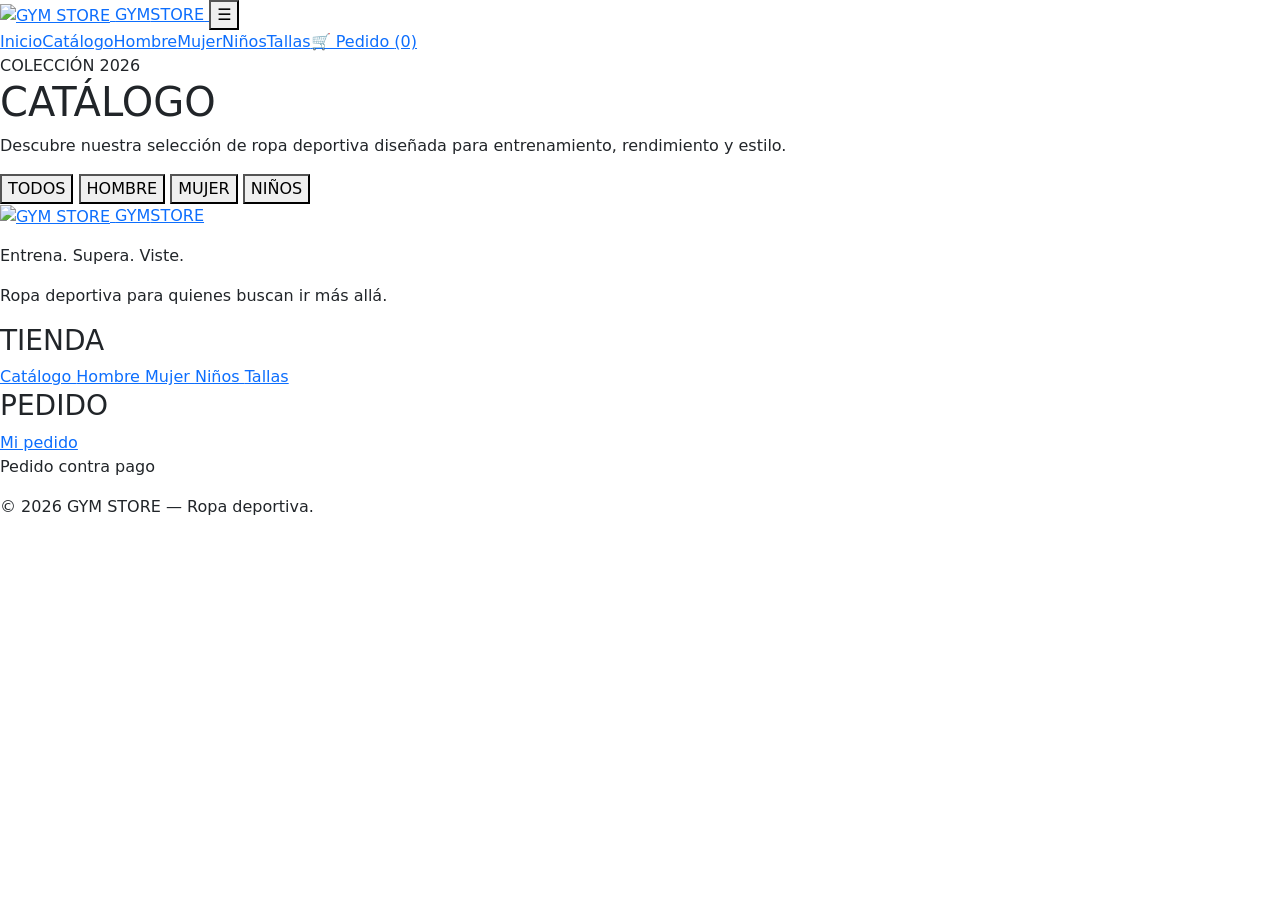
==== catalogo.html @ c7600de4 "Add files via upload" ====
<!DOCTYPE html>
<html lang="es">

<head>

    <meta charset="UTF-8">

    <meta
        name="viewport"
        content="width=device-width, initial-scale=1.0"
    >

    <meta
        name="description"
        content="Catálogo de ropa deportiva GYM STORE."
    >

    <title>Catálogo | GYM STORE</title>


    <!-- =====================================================
         ESTILOS PRINCIPALES
         ===================================================== -->

    <link
        rel="stylesheet"
        href="assets/css/style.css"
    >

    <link
        rel="stylesheet"
        href="assets/css/responsive.css"
    >

    <link
        rel="stylesheet"
        href="assets/css/catalogo.css"
    >


    <!-- =====================================================
         BOOTSTRAP 5
         ===================================================== -->

    <link
        href="https://cdn.jsdelivr.net/npm/bootstrap@5.3.3/dist/css/bootstrap.min.css"
        rel="stylesheet"
    >

</head>


<body>


    <!-- =====================================================
         HEADER
         ===================================================== -->

    <header class="header">

        <div class="header-container">


            <!-- LOGO -->

            <a
                href="index.html"
                class="logo"
            >

                <img
                    src="assets/img/logo.png"
                    alt="GYM STORE"
                >

                <span class="logo-text">
                    GYM<span>STORE</span>
                </span>

            </a>


            <!-- MENÚ MÓVIL -->

            <button
                class="menu-toggle"
                id="menuToggle"
                aria-label="Abrir menú"
            >
                ☰
            </button>


            <!-- NAVEGACIÓN -->

            <nav
                class="nav"
                id="mainNav"
            >

                <a href="index.html">
                    Inicio
                </a>

                <a href="catalogo.html">
                    Catálogo
                </a>

                <a href="hombre.html">
                    Hombre
                </a>

                <a href="mujer.html">
                    Mujer
                </a>

                <a href="ninos.html">
                    Niños
                </a>

                <a href="tallas.html">
                    Tallas
                </a>

                <a
                    href="pedido.html"
                    class="nav-pedido"
                >
                    🛒 Pedido
                    <span id="cartCount">(0)</span>
                </a>

            </nav>

        </div>

    </header>



    <!-- =====================================================
         CATÁLOGO
         ===================================================== -->

    <main class="catalogo-page">


        <!-- ENCABEZADO -->

        <section class="catalogo-header">

            <span class="section-tag">
                COLECCIÓN 2026
            </span>

            <h1>
                CATÁLOGO
            </h1>

            <p>
                Descubre nuestra selección de ropa deportiva
                diseñada para entrenamiento, rendimiento y estilo.
            </p>

        </section>



        <!-- =================================================
             FILTROS
             ================================================= -->

        <div class="catalogo-filtros">

            <button
                type="button"
                class="filtro-btn active"
                data-categoria="todos"
            >
                TODOS
            </button>

            <button
                type="button"
                class="filtro-btn"
                data-categoria="hombre"
            >
                HOMBRE
            </button>

            <button
                type="button"
                class="filtro-btn"
                data-categoria="mujer"
            >
                MUJER
            </button>

            <button
                type="button"
                class="filtro-btn"
                data-categoria="ninos"
            >
                NIÑOS
            </button>

        </div>



        <!-- =================================================
             PRODUCTOS
             ================================================= -->

        <section
            class="productos-grid"
            id="productosGrid"
        >

        </section>

    </main>



    <!-- =====================================================
         FOOTER
         ===================================================== -->

    <footer class="footer">

        <div class="footer-container">


            <!-- INFORMACIÓN -->

            <div>

                <a
                    href="index.html"
                    class="logo"
                >

                    <img
                        src="assets/img/logo.png"
                        alt="GYM STORE"
                    >

                    <span class="logo-text">
                        GYM<span>STORE</span>
                    </span>

                </a>

                <p style="margin-top: 15px;">
                    Entrena. Supera. Viste.
                </p>

                <p>
                    Ropa deportiva para quienes
                    buscan ir más allá.
                </p>

            </div>



            <!-- TIENDA -->

            <div>

                <h3>
                    TIENDA
                </h3>

                <a href="catalogo.html">
                    Catálogo
                </a>

                <a href="hombre.html">
                    Hombre
                </a>

                <a href="mujer.html">
                    Mujer
                </a>

                <a href="ninos.html">
                    Niños
                </a>

                <a href="tallas.html">
                    Tallas
                </a>

            </div>



            <!-- PEDIDO -->

            <div>

                <h3>
                    PEDIDO
                </h3>

                <a href="pedido.html">
                    Mi pedido
                </a>

                <p>
                    Pedido contra pago
                </p>

            </div>

        </div>



        <!-- COPYRIGHT -->

        <div class="footer-bottom">

            © 2026 GYM STORE —
            Ropa deportiva.

        </div>

    </footer>



    <!-- =====================================================
         JAVASCRIPT
         ===================================================== -->

    <script src="assets/js/productos.js"></script>

    <script src="assets/js/app.js"></script>

    <script src="assets/js/catalogo.js"></script>


</body>

</html>
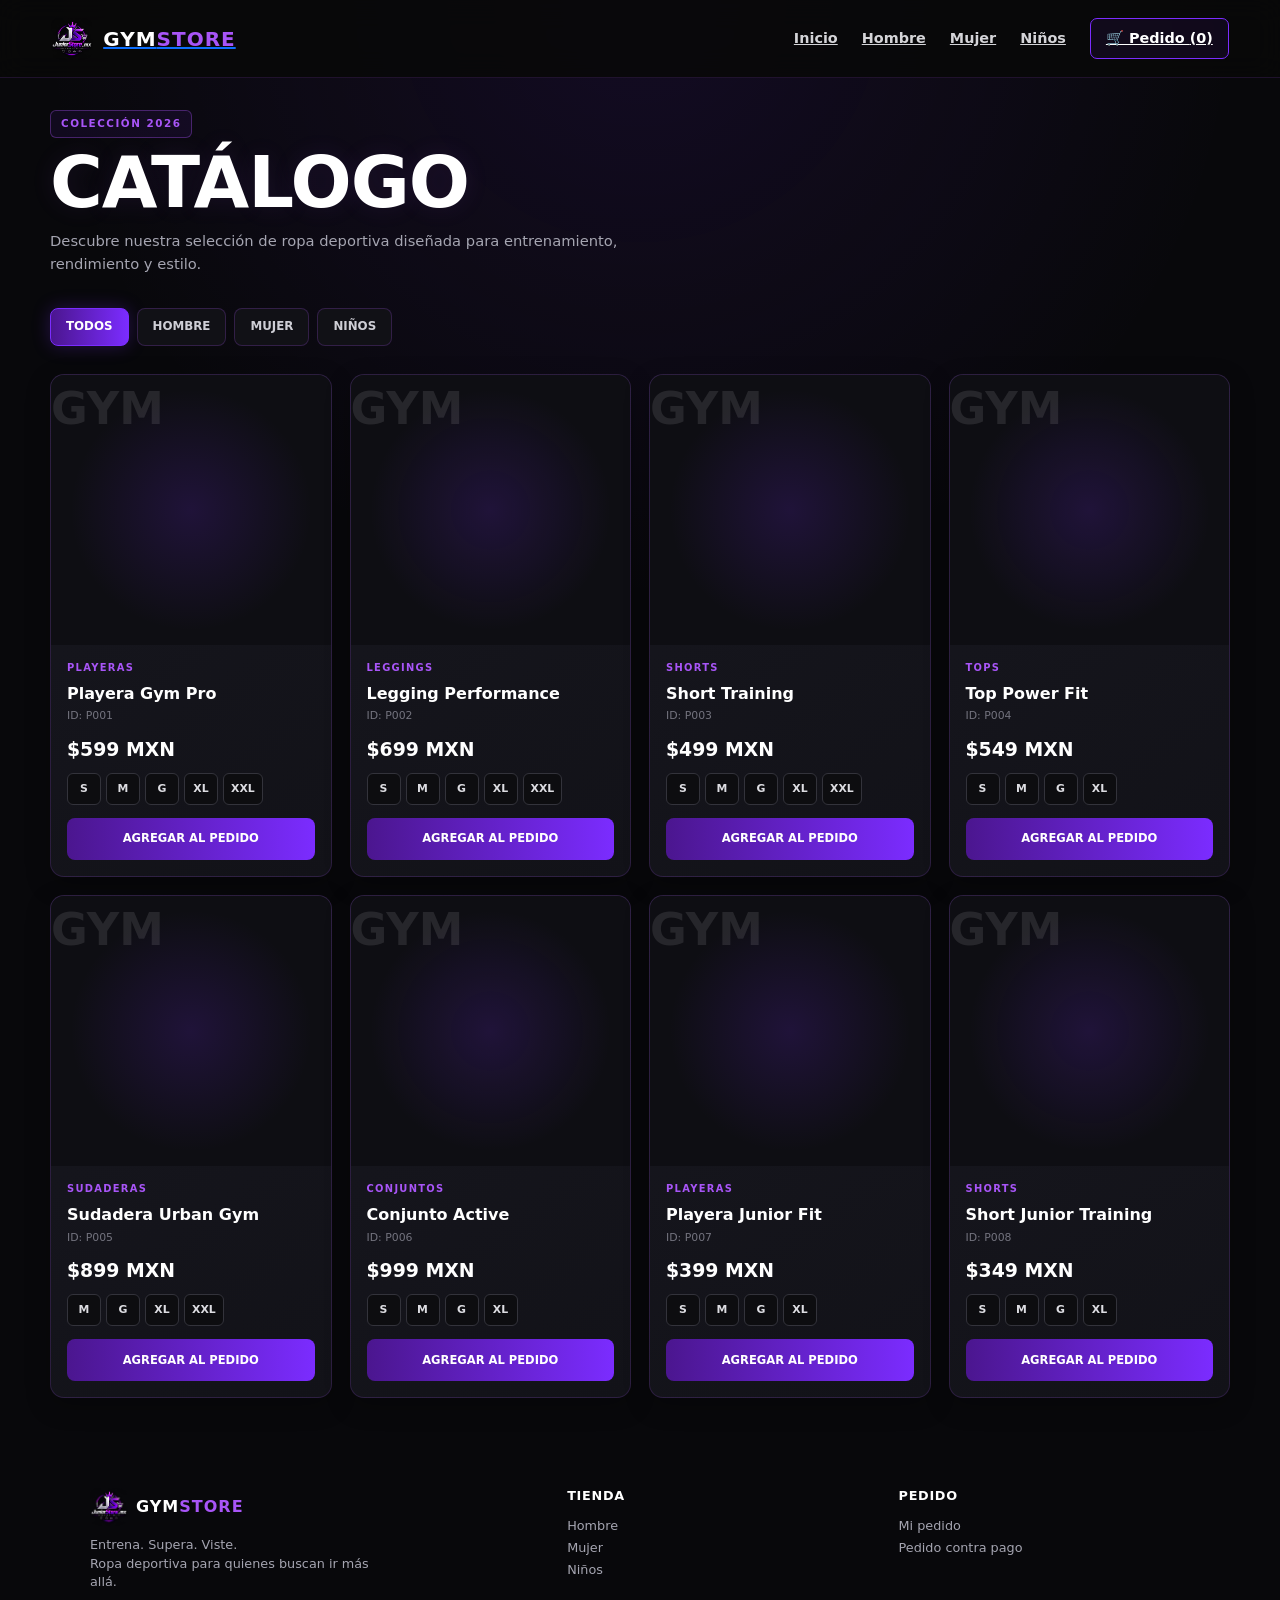
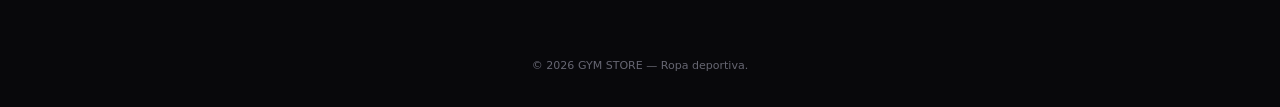
==== commit 20544ccc: "Add files via upload" ====
--- a/catalogo.html
+++ b/catalogo.html
@@ -15,31 +15,52 @@
         content="Catálogo de ropa deportiva GYM STORE."
     >
 
+    <meta
+        name="theme-color"
+        content="#08080b"
+    >
+
     <title>Catálogo | GYM STORE</title>
 
 
     <!-- =====================================================
-         ESTILOS PRINCIPALES
-         ===================================================== -->
-
-    <link
-        rel="stylesheet"
-        href="assets/css/style.css"
-    >
-
-    <link
-        rel="stylesheet"
-        href="assets/css/responsive.css"
-    >
-
-    <link
-        rel="stylesheet"
-        href="assets/css/catalogo.css"
-    >
-
-
-    <!-- =====================================================
-         BOOTSTRAP 5
+         CSS PRINCIPAL
+         ===================================================== -->
+
+    <!-- =====================================================
+     BOOTSTRAP 5
+     CARGAR PRIMERO
+     ===================================================== -->
+
+<link
+    href="https://cdn.jsdelivr.net/npm/bootstrap@5.3.3/dist/css/bootstrap.min.css"
+    rel="stylesheet"
+>
+
+
+<!-- =====================================================
+     CSS GYM STORE
+     CARGAR DESPUÉS DE BOOTSTRAP
+     ===================================================== -->
+
+<link
+    rel="stylesheet"
+    href="assets/css/style.css"
+>
+
+<link
+    rel="stylesheet"
+    href="assets/css/responsive.css"
+>
+
+<link
+    rel="stylesheet"
+    href="assets/css/catalogo.css"
+>
+
+
+    <!-- =====================================================
+         BOOTSTRAP
          ===================================================== -->
 
     <link
@@ -50,7 +71,7 @@
 </head>
 
 
-<body>
+<body class="gym-store">
 
 
     <!-- =====================================================
@@ -67,6 +88,7 @@
             <a
                 href="index.html"
                 class="logo"
+                aria-label="GYM STORE - Inicio"
             >
 
                 <img
@@ -81,32 +103,36 @@
             </a>
 
 
-            <!-- MENÚ MÓVIL -->
-
-            <button
+            <!-- =================================================
+                 BOTÓN MENÚ MÓVIL
+                 ================================================= -->
+
+            <button
+                type="button"
                 class="menu-toggle"
                 id="menuToggle"
                 aria-label="Abrir menú"
+                aria-controls="mainNav"
+                aria-expanded="false"
             >
                 ☰
             </button>
 
 
-            <!-- NAVEGACIÓN -->
+            <!-- =================================================
+                 NAVEGACIÓN
+                 ================================================= -->
 
             <nav
                 class="nav"
                 id="mainNav"
+                aria-label="Navegación principal"
             >
 
                 <a href="index.html">
                     Inicio
                 </a>
 
-                <a href="catalogo.html">
-                    Catálogo
-                </a>
-
                 <a href="hombre.html">
                     Hombre
                 </a>
@@ -119,10 +145,7 @@
                     Niños
                 </a>
 
-                <a href="tallas.html">
-                    Tallas
-                </a>
-
+               
                 <a
                     href="pedido.html"
                     class="nav-pedido"
@@ -140,13 +163,15 @@
 
 
     <!-- =====================================================
-         CATÁLOGO
+         CONTENIDO PRINCIPAL
          ===================================================== -->
 
     <main class="catalogo-page">
 
 
-        <!-- ENCABEZADO -->
+        <!-- =================================================
+             ENCABEZADO
+             ================================================= -->
 
         <section class="catalogo-header">
 
@@ -171,7 +196,10 @@
              FILTROS
              ================================================= -->
 
-        <div class="catalogo-filtros">
+        <div
+            class="catalogo-filtros"
+            aria-label="Filtrar productos"
+        >
 
             <button
                 type="button"
@@ -216,8 +244,14 @@
         <section
             class="productos-grid"
             id="productosGrid"
+            aria-label="Productos disponibles"
         >
 
+            <!--
+                Los productos se generan
+                dinámicamente con catalogo.js
+            -->
+
         </section>
 
     </main>
@@ -230,16 +264,20 @@
 
     <footer class="footer">
 
+
         <div class="footer-container">
 
 
-            <!-- INFORMACIÓN -->
-
-            <div>
+            <!-- =================================================
+                 INFORMACIÓN DE LA MARCA
+                 ================================================= -->
+
+            <div class="footer-brand">
 
                 <a
                     href="index.html"
                     class="logo"
+                    aria-label="GYM STORE - Inicio"
                 >
 
                     <img
@@ -253,7 +291,7 @@
 
                 </a>
 
-                <p style="margin-top: 15px;">
+                <p>
                     Entrena. Supera. Viste.
                 </p>
 
@@ -266,17 +304,17 @@
 
 
 
-            <!-- TIENDA -->
-
-            <div>
+            <!-- =================================================
+                 TIENDA
+                 ================================================= -->
+
+            <div class="footer-column">
 
                 <h3>
                     TIENDA
                 </h3>
 
-                <a href="catalogo.html">
-                    Catálogo
-                </a>
+               
 
                 <a href="hombre.html">
                     Hombre
@@ -290,17 +328,16 @@
                     Niños
                 </a>
 
-                <a href="tallas.html">
-                    Tallas
-                </a>
-
+              
             </div>
 
 
 
-            <!-- PEDIDO -->
-
-            <div>
+            <!-- =================================================
+                 PEDIDO
+                 ================================================= -->
+
+            <div class="footer-column">
 
                 <h3>
                     PEDIDO
@@ -320,12 +357,15 @@
 
 
 
-        <!-- COPYRIGHT -->
+        <!-- =================================================
+             COPYRIGHT
+             ================================================= -->
 
         <div class="footer-bottom">
 
-            © 2026 GYM STORE —
-            Ropa deportiva.
+            <span>
+                © 2026 GYM STORE — Ropa deportiva.
+            </span>
 
         </div>
 
@@ -344,6 +384,13 @@
     <script src="assets/js/catalogo.js"></script>
 
 
+    <!-- BOOTSTRAP JS -->
+
+    <script
+        src="https://cdn.jsdelivr.net/npm/bootstrap@5.3.3/dist/js/bootstrap.bundle.min.js"
+    ></script>
+
+
 </body>
 
 </html>
--- a/assets/css/style.css
+++ b/assets/css/style.css
@@ -0,0 +1,1730 @@
+/* =========================================================
+   TIENDA GYM
+   ESTILOS PRINCIPALES
+   ========================================================= */
+
+:root {
+    --bg-primary: #080808;
+    --bg-secondary: #0f0f12;
+    --bg-card: #17171c;
+
+    --purple: #7b2cff;
+    --purple-dark: #4b168f;
+    --purple-neon: #a855f7;
+
+    --white: #ffffff;
+    --gray: #9ca3af;
+    --gray-dark: #666670;
+
+    --border: rgba(168, 85, 247, 0.22);
+
+    --shadow-purple: 0 0 25px rgba(123, 44, 255, 0.25);
+
+    --transition: 0.3s ease;
+}
+
+/* =========================================================
+   RESET
+   ========================================================= */
+
+* {
+    margin: 0;
+    padding: 0;
+    box-sizing: border-box;
+}
+
+html {
+    scroll-behavior: smooth;
+}
+
+body {
+    font-family: Arial, Helvetica, sans-serif;
+    background: var(--bg-primary);
+    color: var(--white);
+    line-height: 1.6;
+    overflow-x: hidden;
+}
+
+a {
+    color: inherit;
+    text-decoration: none;
+}
+
+button,
+a {
+    -webkit-tap-highlight-color: transparent;
+}
+
+/* =========================================================
+   SCROLLBAR
+   ========================================================= */
+
+::-webkit-scrollbar {
+    width: 8px;
+}
+
+::-webkit-scrollbar-track {
+    background: #050505;
+}
+
+::-webkit-scrollbar-thumb {
+    background: var(--purple-dark);
+    border-radius: 10px;
+}
+
+::-webkit-scrollbar-thumb:hover {
+    background: var(--purple);
+}
+
+/* =========================================================
+   HEADER
+   ========================================================= */
+
+.header {
+    position: fixed;
+    top: 0;
+    left: 0;
+    width: 100%;
+    height: 78px;
+
+    display: flex;
+    align-items: center;
+
+    background: rgba(8, 8, 8, 0.88);
+    backdrop-filter: blur(14px);
+
+    border-bottom: 1px solid rgba(168, 85, 247, 0.15);
+
+    z-index: 1000;
+}
+
+.header-container {
+    width: min(1200px, 92%);
+    margin: auto;
+
+    display: flex;
+    align-items: center;
+    justify-content: space-between;
+    gap: 30px;
+}
+
+/* =========================================================
+   LOGO
+   ========================================================= */
+
+.logo {
+    display: flex;
+    align-items: center;
+    gap: 10px;
+
+    font-size: 1.25rem;
+    font-weight: 900;
+    letter-spacing: 1px;
+    text-transform: uppercase;
+}
+
+.logo img {
+    width: 42px;
+    height: 42px;
+
+    object-fit: contain;
+
+    border-radius: 8px;
+}
+
+.logo-text {
+    color: var(--white);
+}
+
+.logo-text span {
+    color: var(--purple-neon);
+}
+
+/* =========================================================
+   NAVEGACIÓN
+   ========================================================= */
+
+.nav {
+    display: flex;
+    align-items: center;
+    gap: 24px;
+}
+
+.nav a {
+    position: relative;
+
+    color: #d4d4d8;
+
+    font-size: 0.9rem;
+    font-weight: 700;
+
+    transition: var(--transition);
+}
+
+.nav a::after {
+    content: "";
+
+    position: absolute;
+    left: 0;
+    bottom: -8px;
+
+    width: 0;
+    height: 2px;
+
+    background: var(--purple-neon);
+
+    box-shadow: 0 0 10px var(--purple);
+
+    transition: var(--transition);
+}
+
+.nav a:hover {
+    color: var(--white);
+}
+
+.nav a:hover::after {
+    width: 100%;
+}
+
+/* =========================================================
+   BOTÓN PEDIDO
+   ========================================================= */
+
+.nav-pedido {
+    padding: 9px 15px;
+
+    border: 1px solid var(--purple);
+    border-radius: 7px;
+
+    color: var(--white) !important;
+
+    background: rgba(123, 44, 255, 0.08);
+
+    transition: var(--transition);
+}
+
+.nav-pedido:hover {
+    background: var(--purple);
+    box-shadow: var(--shadow-purple);
+}
+
+.nav-pedido::after {
+    display: none;
+}
+
+/* =========================================================
+   BOTÓN MENÚ MÓVIL
+   ========================================================= */
+
+.menu-toggle {
+    display: none;
+
+    width: 42px;
+    height: 42px;
+
+    border: 1px solid var(--border);
+    border-radius: 8px;
+
+    background: var(--bg-card);
+    color: var(--white);
+
+    cursor: pointer;
+
+    font-size: 1.3rem;
+}
+
+/* =========================================================
+   HERO
+   ========================================================= */
+
+.hero {
+    min-height: 100vh;
+
+    display: flex;
+    align-items: center;
+
+    position: relative;
+
+    padding: 120px 0 80px;
+
+    background:
+        radial-gradient(
+            circle at 80% 40%,
+            rgba(123, 44, 255, 0.20),
+            transparent 35%
+        ),
+        radial-gradient(
+            circle at 15% 80%,
+            rgba(168, 85, 247, 0.08),
+            transparent 30%
+        ),
+        var(--bg-primary);
+
+    overflow: hidden;
+}
+
+/* Líneas decorativas */
+
+.hero::before {
+    content: "";
+
+    position: absolute;
+    top: 0;
+    right: -150px;
+
+    width: 500px;
+    height: 500px;
+
+    border: 1px solid rgba(168, 85, 247, 0.10);
+
+    transform: rotate(35deg);
+}
+
+.hero-container {
+    width: min(1200px, 92%);
+    margin: auto;
+
+    display: grid;
+    grid-template-columns: 1.1fr 0.9fr;
+
+    align-items: center;
+
+    gap: 50px;
+
+    position: relative;
+    z-index: 2;
+}
+
+/* =========================================================
+   TEXTO HERO
+   ========================================================= */
+
+.hero-content {
+    animation: fadeUp 0.8s ease forwards;
+}
+
+.hero-label {
+    display: inline-block;
+
+    margin-bottom: 18px;
+
+    padding: 7px 14px;
+
+    border: 1px solid rgba(168, 85, 247, 0.35);
+    border-radius: 30px;
+
+    background: rgba(123, 44, 255, 0.08);
+
+    color: var(--purple-neon);
+
+    font-size: 0.78rem;
+    font-weight: 800;
+
+    letter-spacing: 2px;
+    text-transform: uppercase;
+}
+
+.hero h1 {
+    max-width: 750px;
+
+    font-size: clamp(3rem, 7vw, 6.5rem);
+
+    line-height: 0.92;
+
+    font-weight: 950;
+
+    letter-spacing: -3px;
+
+    text-transform: uppercase;
+}
+
+.hero h1 span {
+    display: block;
+
+    color: transparent;
+
+    background: linear-gradient(
+        90deg,
+        #ffffff,
+        var(--purple-neon),
+        var(--purple)
+    );
+
+    background-clip: text;
+    -webkit-background-clip: text;
+}
+
+.hero-description {
+    max-width: 580px;
+
+    margin: 28px 0;
+
+    color: var(--gray);
+
+    font-size: 1.05rem;
+}
+
+/* =========================================================
+   BOTONES
+   ========================================================= */
+
+.hero-buttons {
+    display: flex;
+    align-items: center;
+    gap: 15px;
+
+    flex-wrap: wrap;
+}
+
+.btn {
+    display: inline-flex;
+    align-items: center;
+    justify-content: center;
+
+    min-height: 48px;
+
+    padding: 0 24px;
+
+    border-radius: 8px;
+
+    font-size: 0.9rem;
+    font-weight: 800;
+
+    letter-spacing: 0.5px;
+
+    cursor: pointer;
+
+    transition: var(--transition);
+}
+
+.btn-primary {
+    border: none;
+
+    background: linear-gradient(
+        90deg,
+        var(--purple-dark),
+        var(--purple)
+    );
+
+    color: var(--white);
+
+    box-shadow: 0 0 0 rgba(123, 44, 255, 0);
+}
+
+.btn-primary:hover {
+    transform: translateY(-3px);
+
+    box-shadow:
+        0 0 15px rgba(123, 44, 255, 0.45),
+        0 0 35px rgba(123, 44, 255, 0.18);
+}
+
+.btn-outline {
+    border: 1px solid rgba(168, 85, 247, 0.45);
+
+    background: transparent;
+
+    color: var(--white);
+}
+
+.btn-outline:hover {
+    border-color: var(--purple-neon);
+
+    background: rgba(123, 44, 255, 0.08);
+
+    box-shadow: var(--shadow-purple);
+}
+
+/* =========================================================
+   HERO VISUAL
+   ========================================================= */
+
+.hero-visual {
+    min-height: 500px;
+
+    position: relative;
+
+    display: flex;
+    align-items: center;
+    justify-content: center;
+}
+
+.hero-card {
+    width: min(420px, 90%);
+
+    aspect-ratio: 0.82;
+
+    position: relative;
+
+    border: 1px solid rgba(168, 85, 247, 0.35);
+    border-radius: 20px;
+
+    background:
+        linear-gradient(
+            145deg,
+            rgba(123, 44, 255, 0.16),
+            rgba(15, 15, 18, 0.95)
+        );
+
+    box-shadow:
+        0 0 50px rgba(123, 44, 255, 0.12),
+        inset 0 0 50px rgba(123, 44, 255, 0.04);
+
+    overflow: hidden;
+}
+
+.hero-card::before {
+    content: "GYM";
+
+    position: absolute;
+
+    top: 50%;
+    left: 50%;
+
+    transform: translate(-50%, -50%);
+
+    font-size: 8rem;
+    font-weight: 950;
+
+    color: rgba(255, 255, 255, 0.025);
+
+    letter-spacing: -8px;
+}
+
+.hero-card-content {
+    position: absolute;
+
+    left: 30px;
+    right: 30px;
+    bottom: 30px;
+
+    z-index: 2;
+}
+
+.hero-card-content span {
+    color: var(--purple-neon);
+
+    font-size: 0.75rem;
+    font-weight: 800;
+
+    letter-spacing: 2px;
+}
+
+.hero-card-content h2 {
+    margin-top: 5px;
+
+    font-size: 2rem;
+
+    text-transform: uppercase;
+}
+
+/* =========================================================
+   SECCIONES
+   ========================================================= */
+
+.section {
+    padding: 100px 0;
+}
+
+.section-container {
+    width: min(1200px, 92%);
+    margin: auto;
+}
+
+.section-header {
+    margin-bottom: 45px;
+}
+
+.section-tag {
+    color: var(--purple-neon);
+
+    font-size: 0.75rem;
+    font-weight: 800;
+
+    letter-spacing: 2px;
+    text-transform: uppercase;
+}
+
+.section-title {
+    margin-top: 8px;
+
+    font-size: clamp(2rem, 5vw, 3.5rem);
+
+    line-height: 1;
+
+    text-transform: uppercase;
+}
+
+.section-description {
+    max-width: 600px;
+
+    margin-top: 15px;
+
+    color: var(--gray);
+}
+
+/* =========================================================
+   CARDS DE CATEGORÍAS
+   ========================================================= */
+
+.categories {
+    display: grid;
+
+    grid-template-columns: repeat(3, 1fr);
+
+    gap: 20px;
+}
+
+.category-card {
+    min-height: 250px;
+
+    display: flex;
+    flex-direction: column;
+    justify-content: flex-end;
+
+    padding: 28px;
+
+    position: relative;
+
+    border: 1px solid rgba(168, 85, 247, 0.16);
+    border-radius: 14px;
+
+    background:
+        linear-gradient(
+            145deg,
+            #151519,
+            #0b0b0d
+        );
+
+    overflow: hidden;
+
+    transition: var(--transition);
+}
+
+.category-card::before {
+    content: "";
+
+    position: absolute;
+
+    top: -80px;
+    right: -80px;
+
+    width: 200px;
+    height: 200px;
+
+    border-radius: 50%;
+
+    background: rgba(123, 44, 255, 0.12);
+
+    filter: blur(30px);
+}
+
+.category-card:hover {
+    transform: translateY(-7px);
+
+    border-color: rgba(168, 85, 247, 0.55);
+
+    box-shadow: var(--shadow-purple);
+}
+
+.category-number {
+    position: absolute;
+
+    top: 20px;
+    right: 22px;
+
+    color: rgba(255, 255, 255, 0.12);
+
+    font-size: 2rem;
+    font-weight: 900;
+}
+
+.category-card h3 {
+    position: relative;
+
+    font-size: 1.5rem;
+
+    text-transform: uppercase;
+}
+
+.category-card p {
+    position: relative;
+
+    margin-top: 6px;
+
+    color: var(--gray);
+
+    font-size: 0.9rem;
+}
+
+/* =========================================================
+   FOOTER
+   ========================================================= */
+
+.footer {
+    padding: 50px 0 25px;
+
+    border-top: 1px solid rgba(168, 85, 247, 0.12);
+
+    background: #050505;
+}
+
+.footer-container {
+    width: min(1200px, 92%);
+    margin: auto;
+
+    display: grid;
+    grid-template-columns: 1.5fr 1fr 1fr;
+
+    gap: 40px;
+}
+
+.footer h3 {
+    margin-bottom: 15px;
+
+    font-size: 1rem;
+}
+
+.footer p,
+.footer a {
+    color: var(--gray);
+
+    font-size: 0.9rem;
+}
+
+.footer a {
+    display: block;
+
+    margin-bottom: 7px;
+
+    transition: var(--transition);
+}
+
+.footer a:hover {
+    color: var(--purple-neon);
+}
+
+.footer-bottom {
+    width: min(1200px, 92%);
+
+    margin: 40px auto 0;
+
+    padding-top: 20px;
+
+    border-top: 1px solid rgba(255, 255, 255, 0.06);
+
+    text-align: center;
+
+    color: var(--gray-dark);
+
+    font-size: 0.8rem;
+}
+
+/* =========================================================
+   ANIMACIONES
+   ========================================================= */
+
+@keyframes fadeUp {
+    from {
+        opacity: 0;
+        transform: translateY(25px);
+    }
+
+    to {
+        opacity: 1;
+        transform: translateY(0);
+    }
+}
+/* =========================================================
+   GYM STORE
+   MENÚ MÓVIL - CORRECCIÓN DEFINITIVA
+   COMPATIBLE CON BOOTSTRAP
+   ========================================================= */
+
+@media (max-width: 768px) {
+
+    /* ==========================================
+       HEADER
+       ========================================== */
+
+    .header {
+        position: fixed !important;
+
+        top: 0 !important;
+        left: 0 !important;
+
+        width: 100% !important;
+
+        height: 70px !important;
+
+        z-index: 10000 !important;
+
+        background:
+            rgba(8, 8, 11, 0.97) !important;
+
+        border-bottom:
+            1px solid
+            rgba(168, 85, 247, 0.18) !important;
+
+        backdrop-filter:
+            blur(14px) !important;
+    }
+
+
+    .header-container {
+
+        width: 100% !important;
+
+        height: 70px !important;
+
+        padding:
+            0 18px !important;
+
+        display: flex !important;
+
+        align-items: center !important;
+
+        justify-content: space-between !important;
+    }
+
+
+    /* ==========================================
+       LOGO
+       ========================================== */
+
+    .header .logo {
+
+        display: flex !important;
+
+        align-items: center !important;
+
+        gap: 7px !important;
+
+        margin: 0 !important;
+
+        padding: 0 !important;
+
+        text-decoration: none !important;
+    }
+
+
+    .header .logo img {
+
+        width: 35px !important;
+
+        height: 35px !important;
+
+        object-fit: contain !important;
+    }
+
+
+    .header .logo-text {
+
+        color:
+            #ffffff !important;
+
+        font-size:
+            0.95rem !important;
+
+        font-weight:
+            900 !important;
+
+        white-space:
+            nowrap !important;
+    }
+
+
+    .header .logo-text span {
+
+        color:
+            #a855f7 !important;
+    }
+
+
+    /* ==========================================
+       BOTÓN HAMBURGUESA
+       ========================================== */
+
+    .menu-toggle {
+
+        width:
+            42px !important;
+
+        height:
+            42px !important;
+
+        padding:
+            0 !important;
+
+        display:
+            flex !important;
+
+        align-items:
+            center !important;
+
+        justify-content:
+            center !important;
+
+        border:
+            1px solid
+            rgba(255,255,255,0.35) !important;
+
+        border-radius:
+            10px !important;
+
+        background:
+            #111116 !important;
+
+        color:
+            #ffffff !important;
+
+        font-size:
+            0 !important;
+
+        line-height:
+            1 !important;
+
+        cursor:
+            pointer !important;
+
+        z-index:
+            10002 !important;
+    }
+
+
+    /* ==========================================
+       HAMBURGUESA
+       ========================================== */
+
+    .menu-toggle::before {
+
+        content:
+            "☰";
+
+        font-size:
+            22px;
+
+        color:
+            #ffffff;
+
+        line-height:
+            1;
+    }
+
+
+    /* ==========================================
+       BOTÓN CUANDO ESTÁ ABIERTO
+       ========================================== */
+
+    .menu-toggle.active::before {
+
+        content:
+            "✕";
+
+        font-size:
+            21px;
+    }
+
+
+    /* ==========================================
+       MENÚ
+       IMPORTANTE:
+       Bootstrap .nav queda ANULADO aquí
+       ========================================== */
+
+    .header .nav {
+
+        position:
+            fixed !important;
+
+        top:
+            76px !important;
+
+        left:
+            14px !important;
+
+        right:
+            14px !important;
+
+        width:
+            auto !important;
+
+        height:
+            auto !important;
+
+        max-height:
+            none !important;
+
+        padding:
+            8px !important;
+
+        margin:
+            0 !important;
+
+        display:
+            flex !important;
+
+        flex-direction:
+            column !important;
+
+        flex-wrap:
+            nowrap !important;
+
+        align-items:
+            stretch !important;
+
+        gap:
+            2px !important;
+
+        overflow:
+            hidden !important;
+
+        border:
+            1px solid
+            rgba(168,85,247,0.30) !important;
+
+        border-radius:
+            14px !important;
+
+        background:
+            linear-gradient(
+                145deg,
+                #15151b,
+                #09090c
+            ) !important;
+
+        box-shadow:
+            0 20px 45px
+            rgba(0,0,0,0.65) !important;
+
+        opacity:
+            0 !important;
+
+        visibility:
+            hidden !important;
+
+        pointer-events:
+            none !important;
+
+        transform:
+            translateY(-8px) !important;
+
+        transition:
+            opacity .2s ease,
+            transform .2s ease,
+            visibility .2s ease !important;
+    }
+
+
+    /* ==========================================
+       MENÚ ABIERTO
+       ========================================== */
+
+    .header .nav.active {
+
+        opacity:
+            1 !important;
+
+        visibility:
+            visible !important;
+
+        pointer-events:
+            auto !important;
+
+        transform:
+            translateY(0) !important;
+    }
+
+
+    /* ==========================================
+       ENLACES
+       ========================================== */
+
+    .header .nav > a {
+
+        display:
+            flex !important;
+
+        align-items:
+            center !important;
+
+        justify-content:
+            flex-start !important;
+
+        width:
+            100% !important;
+
+        min-height:
+            38px !important;
+
+        height:
+            38px !important;
+
+        margin:
+            0 !important;
+
+        padding:
+            0 13px !important;
+
+        border:
+            none !important;
+
+        border-radius:
+            8px !important;
+
+        background:
+            transparent !important;
+
+        color:
+            #eeeeee !important;
+
+        font-size:
+            0.78rem !important;
+
+        font-weight:
+            700 !important;
+
+        line-height:
+            1 !important;
+
+        text-decoration:
+            none !important;
+
+        white-space:
+            nowrap !important;
+    }
+
+
+    .header .nav > a:hover {
+
+        background:
+            rgba(168,85,247,0.10) !important;
+
+        color:
+            #ffffff !important;
+    }
+
+
+    /* ==========================================
+       PEDIDO
+       ========================================== */
+
+    .header .nav > .nav-pedido {
+
+        justify-content:
+            center !important;
+
+        margin-top:
+            5px !important;
+
+        border:
+            1px solid
+            #7b2cff !important;
+
+        background:
+            rgba(123,44,255,0.08) !important;
+
+        color:
+            #ffffff !important;
+    }
+
+
+    .header .nav > .nav-pedido:hover {
+
+        background:
+            rgba(123,44,255,0.18) !important;
+    }
+
+
+    /* ==========================================
+       CONTENIDO
+       ========================================== */
+
+    .catalogo-page {
+
+        padding-top:
+            92px !important;
+    }
+}
+
+
+/* =========================================================
+   TELÉFONOS PEQUEÑOS
+   ========================================================= */
+
+@media (max-width: 400px) {
+
+    .header-container {
+
+        padding:
+            0 14px !important;
+    }
+
+
+    .header .logo img {
+
+        width:
+            32px !important;
+
+        height:
+            32px !important;
+    }
+
+
+    .header .logo-text {
+
+        font-size:
+            0.88rem !important;
+    }
+
+
+    .header .nav {
+
+        left:
+            10px !important;
+
+        right:
+            10px !important;
+
+        top:
+            74px !important;
+    }
+
+
+    .header .nav > a {
+
+        min-height:
+            36px !important;
+
+        height:
+            36px !important;
+
+        font-size:
+            0.75rem !important;
+    }
+}
+/* =========================================================
+   GYM STORE
+   FOOTER GLOBAL
+   MISMO DISEÑO EN TODAS LAS PÁGINAS
+   ========================================================= */
+
+
+/* =========================================================
+   FOOTER BASE
+   ========================================================= */
+
+.footer {
+
+    width: 100%;
+
+    margin: 0 !important;
+
+    padding: 38px 0 0 !important;
+
+    background: #08080b !important;
+
+    border: none !important;
+
+    color: #ffffff;
+
+    box-sizing: border-box;
+}
+
+
+/* =========================================================
+   CONTENEDOR PRINCIPAL
+   ========================================================= */
+
+.footer-container {
+
+    width: min(
+        1100px,
+        calc(100% - 60px)
+    );
+
+    margin: 0 auto !important;
+
+    display: grid;
+
+    grid-template-columns:
+        1.5fr
+        1fr
+        1fr;
+
+    gap: 45px;
+
+    align-items: start;
+
+    box-sizing: border-box;
+}
+
+
+/* =========================================================
+   MARCA
+   ========================================================= */
+
+.footer-brand {
+
+    min-width: 0;
+}
+
+
+.footer .logo {
+
+    display: inline-flex !important;
+
+    align-items: center;
+
+    gap: 8px;
+
+    margin: 0 0 10px !important;
+
+    padding: 0 !important;
+
+    text-decoration: none !important;
+}
+
+
+.footer .logo img {
+
+    width: 38px;
+
+    height: 38px;
+
+    object-fit: contain;
+
+    flex-shrink: 0;
+}
+
+
+.footer .logo-text {
+
+    color: #ffffff !important;
+
+    font-size: 1rem;
+
+    font-weight: 900;
+
+    line-height: 1;
+}
+
+
+.footer .logo-text span {
+
+    color: #a855f7 !important;
+}
+
+
+/* DESCRIPCIÓN */
+
+.footer-brand p {
+
+    margin: 3px 0 !important;
+
+    padding: 0 !important;
+
+    max-width: 300px;
+
+    color: #a5a5b1 !important;
+
+    font-size: 0.78rem;
+
+    line-height: 1.45;
+}
+
+
+/* =========================================================
+   COLUMNAS
+   ========================================================= */
+
+.footer-column {
+
+    min-width: 0;
+
+    display: flex;
+
+    flex-direction: column;
+
+    align-items: flex-start;
+
+    gap: 6px;
+}
+
+
+.footer-column h3 {
+
+    margin: 0 0 7px !important;
+
+    padding: 0 !important;
+
+    color: #ffffff !important;
+
+    font-size: 0.78rem;
+
+    font-weight: 900;
+
+    line-height: 1.2;
+}
+
+
+.footer-column a {
+
+    display: block;
+
+    width: fit-content;
+
+    margin: 0 !important;
+
+    padding: 0 !important;
+
+    color: #a5a5b1 !important;
+
+    font-size: 0.76rem;
+
+    line-height: 1.45;
+
+    text-decoration: none !important;
+
+    transition: color .2s ease;
+}
+
+
+.footer-column a:hover {
+
+    color: #a855f7 !important;
+}
+
+
+.footer-column p {
+
+    margin: 0 !important;
+
+    padding: 0 !important;
+
+    color: #a5a5b1 !important;
+
+    font-size: 0.76rem;
+
+    line-height: 1.45;
+}
+
+
+/* =========================================================
+   COPYRIGHT
+   ========================================================= */
+
+.footer-bottom {
+
+    width: min(
+        1100px,
+        calc(100% - 60px)
+    );
+
+    margin: 28px auto 0 !important;
+
+    padding: 14px 0 !important;
+
+    border-top: none !important;
+
+    color: #666672 !important;
+
+    text-align: center;
+
+    font-size: 0.64rem;
+
+    line-height: 1.4;
+
+    box-sizing: border-box;
+}
+
+
+/* =========================================================
+   TABLET
+   ========================================================= */
+
+@media (max-width: 800px) {
+
+    .footer {
+
+        padding-top: 32px !important;
+    }
+
+
+    .footer-container {
+
+        width:
+            calc(100% - 40px);
+
+        grid-template-columns:
+            1.4fr
+            1fr
+            1fr;
+
+        gap: 25px;
+    }
+}
+
+
+/* =========================================================
+   MÓVIL
+   ========================================================= */
+
+@media (max-width: 600px) {
+
+    .footer {
+
+        padding:
+            30px 0 0 !important;
+
+        margin:
+            0 !important;
+
+        border:
+            none !important;
+    }
+
+
+    .footer-container {
+
+        width:
+            calc(100% - 32px);
+
+        margin:
+            0 auto !important;
+
+        display:
+            grid !important;
+
+        /*
+        PRIMERA FILA:
+        MARCA
+
+        SEGUNDA FILA:
+        TIENDA | PEDIDO
+        */
+
+        grid-template-columns:
+            1fr
+            1fr !important;
+
+        gap:
+            20px 35px !important;
+
+        align-items:
+            start !important;
+    }
+
+
+    /* ==========================================
+       MARCA OCUPA TODA LA FILA
+       ========================================== */
+
+    .footer-brand {
+
+        grid-column:
+            1 / -1 !important;
+
+        width:
+            100% !important;
+
+        margin:
+            0 !important;
+    }
+
+
+    .footer .logo {
+
+        margin-bottom:
+            8px !important;
+    }
+
+
+    .footer .logo img {
+
+        width:
+            34px;
+
+        height:
+            34px;
+    }
+
+
+    .footer .logo-text {
+
+        font-size:
+            0.92rem;
+    }
+
+
+    .footer-brand p {
+
+        max-width:
+            300px;
+
+        font-size:
+            0.72rem;
+
+        line-height:
+            1.4;
+    }
+
+
+    /* ==========================================
+       TIENDA
+       ========================================== */
+
+    .footer-column {
+
+        width:
+            100% !important;
+
+        gap:
+            5px !important;
+
+        margin:
+            0 !important;
+
+        padding:
+            0 !important;
+    }
+
+
+    .footer-column h3 {
+
+        margin:
+            0 0 6px !important;
+
+        font-size:
+            0.75rem;
+    }
+
+
+    .footer-column a,
+    .footer-column p {
+
+        font-size:
+            0.72rem;
+
+        line-height:
+            1.4;
+    }
+
+
+    /* ==========================================
+       COPYRIGHT
+       ========================================== */
+
+    .footer-bottom {
+
+        width:
+            calc(100% - 32px);
+
+        margin:
+            25px auto 0 !important;
+
+        padding:
+            12px 0 !important;
+
+        border:
+            none !important;
+
+        font-size:
+            0.60rem;
+    }
+}
+
+
+/* =========================================================
+   TELÉFONO PEQUEÑO
+   ========================================================= */
+
+@media (max-width: 380px) {
+
+    .footer-container {
+
+        width:
+            calc(100% - 28px);
+
+        gap:
+            18px 25px !important;
+    }
+
+
+    .footer .logo img {
+
+        width:
+            32px;
+
+        height:
+            32px;
+    }
+
+
+    .footer .logo-text {
+
+        font-size:
+            0.88rem;
+    }
+
+
+    .footer-brand p {
+
+        font-size:
+            0.70rem;
+    }
+
+
+    .footer-column h3 {
+
+        font-size:
+            0.72rem;
+    }
+
+
+    .footer-column a,
+    .footer-column p {
+
+        font-size:
+            0.69rem;
+    }
+
+
+    .footer-bottom {
+
+        width:
+            calc(100% - 28px);
+
+        font-size:
+            0.58rem;
+    }
+}
+
+
+/* =========================================================
+   MUY PEQUEÑO
+   ========================================================= */
+
+@media (max-width: 330px) {
+
+    .footer-container {
+
+        gap:
+            18px 15px !important;
+    }
+
+
+    .footer-brand p {
+
+        max-width:
+            250px;
+    }
+
+
+    .footer-column a,
+    .footer-column p {
+
+        font-size:
+            0.66rem;
+    }
+}
--- a/assets/css/responsive.css
+++ b/assets/css/responsive.css
@@ -0,0 +1,896 @@
+/* =========================================================
+   RESPONSIVE
+   TIENDA GYM
+   ========================================================= */
+
+@media (max-width: 950px) {
+
+    .nav {
+        gap: 15px;
+    }
+
+    .hero-container {
+        grid-template-columns: 1fr;
+    }
+
+    .hero-content {
+        text-align: center;
+    }
+
+    .hero-description {
+        margin-left: auto;
+        margin-right: auto;
+    }
+
+    .hero-buttons {
+        justify-content: center;
+    }
+
+    .hero-visual {
+        min-height: 400px;
+    }
+
+    .categories {
+        grid-template-columns: 1fr 1fr;
+    }
+
+    .footer-container {
+        grid-template-columns: 1fr 1fr;
+    }
+}
+
+
+@media (max-width: 700px) {
+
+    /* HEADER */
+
+    .header {
+        height: 68px;
+    }
+
+    .header-container {
+        width: 90%;
+    }
+
+    .logo img {
+        width: 36px;
+        height: 36px;
+    }
+
+    .logo {
+        font-size: 1rem;
+    }
+
+    .menu-toggle {
+        display: block;
+    }
+
+    .nav {
+        position: absolute;
+
+        top: 68px;
+        left: 0;
+
+        width: 100%;
+
+        padding: 20px;
+
+        display: none;
+        flex-direction: column;
+        align-items: stretch;
+
+        background: rgba(8, 8, 8, 0.98);
+
+        border-bottom: 1px solid rgba(168, 85, 247, 0.15);
+
+        box-shadow: 0 15px 30px rgba(0, 0, 0, 0.4);
+    }
+
+    .nav.active {
+        display: flex;
+    }
+
+    .nav a {
+        padding: 12px 5px;
+    }
+
+    .nav a::after {
+        bottom: 4px;
+    }
+
+    .nav-pedido {
+        text-align: center;
+    }
+
+    /* HERO */
+
+    .hero {
+        min-height: auto;
+
+        padding-top: 120px;
+        padding-bottom: 70px;
+    }
+
+    .hero h1 {
+        font-size: clamp(3rem, 15vw, 5rem);
+
+        letter-spacing: -2px;
+    }
+
+    .hero-description {
+        font-size: 0.95rem;
+    }
+
+    .hero-visual {
+        min-height: 360px;
+    }
+
+    .hero-card {
+        width: 85%;
+    }
+
+    .hero-card-content h2 {
+        font-size: 1.6rem;
+    }
+
+    /* SECCIONES */
+
+    .section {
+        padding: 70px 0;
+    }
+
+    .categories {
+        grid-template-columns: 1fr;
+    }
+
+    /* FOOTER */
+
+    .footer-container {
+        grid-template-columns: 1fr;
+        gap: 30px;
+    }
+}
+
+
+@media (max-width: 450px) {
+
+    .hero-buttons {
+        flex-direction: column;
+        width: 100%;
+    }
+
+    .btn {
+        width: 100%;
+    }
+
+    .hero-card {
+        width: 95%;
+    }
+
+    .category-card {
+        min-height: 210px;
+    }
+}
+/* =========================================================
+   GYM STORE
+   MENÚ MÓVIL - CORRECCIÓN DEFINITIVA
+   COMPATIBLE CON BOOTSTRAP
+   ========================================================= */
+
+@media (max-width: 768px) {
+
+    /* ==========================================
+       HEADER
+       ========================================== */
+
+    .header {
+        position: fixed !important;
+
+        top: 0 !important;
+        left: 0 !important;
+
+        width: 100% !important;
+
+        height: 70px !important;
+
+        z-index: 10000 !important;
+
+        background:
+            rgba(8, 8, 11, 0.97) !important;
+
+        border-bottom:
+            1px solid
+            rgba(168, 85, 247, 0.18) !important;
+
+        backdrop-filter:
+            blur(14px) !important;
+    }
+
+
+    .header-container {
+
+        width: 100% !important;
+
+        height: 70px !important;
+
+        padding:
+            0 18px !important;
+
+        display: flex !important;
+
+        align-items: center !important;
+
+        justify-content: space-between !important;
+    }
+
+
+    /* ==========================================
+       LOGO
+       ========================================== */
+
+    .header .logo {
+
+        display: flex !important;
+
+        align-items: center !important;
+
+        gap: 7px !important;
+
+        margin: 0 !important;
+
+        padding: 0 !important;
+
+        text-decoration: none !important;
+    }
+
+
+    .header .logo img {
+
+        width: 35px !important;
+
+        height: 35px !important;
+
+        object-fit: contain !important;
+    }
+
+
+    .header .logo-text {
+
+        color:
+            #ffffff !important;
+
+        font-size:
+            0.95rem !important;
+
+        font-weight:
+            900 !important;
+
+        white-space:
+            nowrap !important;
+    }
+
+
+    .header .logo-text span {
+
+        color:
+            #a855f7 !important;
+    }
+
+
+    /* ==========================================
+       BOTÓN HAMBURGUESA
+       ========================================== */
+
+    .menu-toggle {
+
+        width:
+            42px !important;
+
+        height:
+            42px !important;
+
+        padding:
+            0 !important;
+
+        display:
+            flex !important;
+
+        align-items:
+            center !important;
+
+        justify-content:
+            center !important;
+
+        border:
+            1px solid
+            rgba(255,255,255,0.35) !important;
+
+        border-radius:
+            10px !important;
+
+        background:
+            #111116 !important;
+
+        color:
+            #ffffff !important;
+
+        font-size:
+            0 !important;
+
+        line-height:
+            1 !important;
+
+        cursor:
+            pointer !important;
+
+        z-index:
+            10002 !important;
+    }
+
+
+    /* ==========================================
+       HAMBURGUESA
+       ========================================== */
+
+    .menu-toggle::before {
+
+        content:
+            "☰";
+
+        font-size:
+            22px;
+
+        color:
+            #ffffff;
+
+        line-height:
+            1;
+    }
+
+
+    /* ==========================================
+       BOTÓN CUANDO ESTÁ ABIERTO
+       ========================================== */
+
+    .menu-toggle.active::before {
+
+        content:
+            "✕";
+
+        font-size:
+            21px;
+    }
+
+
+    /* ==========================================
+       MENÚ
+       IMPORTANTE:
+       Bootstrap .nav queda ANULADO aquí
+       ========================================== */
+
+    .header .nav {
+
+        position:
+            fixed !important;
+
+        top:
+            76px !important;
+
+        left:
+            14px !important;
+
+        right:
+            14px !important;
+
+        width:
+            auto !important;
+
+        height:
+            auto !important;
+
+        max-height:
+            none !important;
+
+        padding:
+            8px !important;
+
+        margin:
+            0 !important;
+
+        display:
+            flex !important;
+
+        flex-direction:
+            column !important;
+
+        flex-wrap:
+            nowrap !important;
+
+        align-items:
+            stretch !important;
+
+        gap:
+            2px !important;
+
+        overflow:
+            hidden !important;
+
+        border:
+            1px solid
+            rgba(168,85,247,0.30) !important;
+
+        border-radius:
+            14px !important;
+
+        background:
+            linear-gradient(
+                145deg,
+                #15151b,
+                #09090c
+            ) !important;
+
+        box-shadow:
+            0 20px 45px
+            rgba(0,0,0,0.65) !important;
+
+        opacity:
+            0 !important;
+
+        visibility:
+            hidden !important;
+
+        pointer-events:
+            none !important;
+
+        transform:
+            translateY(-8px) !important;
+
+        transition:
+            opacity .2s ease,
+            transform .2s ease,
+            visibility .2s ease !important;
+    }
+
+
+    /* ==========================================
+       MENÚ ABIERTO
+       ========================================== */
+
+    .header .nav.active {
+
+        opacity:
+            1 !important;
+
+        visibility:
+            visible !important;
+
+        pointer-events:
+            auto !important;
+
+        transform:
+            translateY(0) !important;
+    }
+
+
+    /* ==========================================
+       ENLACES
+       ========================================== */
+
+    .header .nav > a {
+
+        display:
+            flex !important;
+
+        align-items:
+            center !important;
+
+        justify-content:
+            flex-start !important;
+
+        width:
+            100% !important;
+
+        min-height:
+            38px !important;
+
+        height:
+            38px !important;
+
+        margin:
+            0 !important;
+
+        padding:
+            0 13px !important;
+
+        border:
+            none !important;
+
+        border-radius:
+            8px !important;
+
+        background:
+            transparent !important;
+
+        color:
+            #eeeeee !important;
+
+        font-size:
+            0.78rem !important;
+
+        font-weight:
+            700 !important;
+
+        line-height:
+            1 !important;
+
+        text-decoration:
+            none !important;
+
+        white-space:
+            nowrap !important;
+    }
+
+
+    .header .nav > a:hover {
+
+        background:
+            rgba(168,85,247,0.10) !important;
+
+        color:
+            #ffffff !important;
+    }
+
+
+    /* ==========================================
+       PEDIDO
+       ========================================== */
+
+    .header .nav > .nav-pedido {
+
+        justify-content:
+            center !important;
+
+        margin-top:
+            5px !important;
+
+        border:
+            1px solid
+            #7b2cff !important;
+
+        background:
+            rgba(123,44,255,0.08) !important;
+
+        color:
+            #ffffff !important;
+    }
+
+
+    .header .nav > .nav-pedido:hover {
+
+        background:
+            rgba(123,44,255,0.18) !important;
+    }
+
+
+    /* ==========================================
+       CONTENIDO
+       ========================================== */
+
+    .catalogo-page {
+
+        padding-top:
+            92px !important;
+    }
+}
+
+
+/* =========================================================
+   TELÉFONOS PEQUEÑOS
+   ========================================================= */
+
+@media (max-width: 400px) {
+
+    .header-container {
+
+        padding:
+            0 14px !important;
+    }
+
+
+    .header .logo img {
+
+        width:
+            32px !important;
+
+        height:
+            32px !important;
+    }
+
+
+    .header .logo-text {
+
+        font-size:
+            0.88rem !important;
+    }
+
+
+    .header .nav {
+
+        left:
+            10px !important;
+
+        right:
+            10px !important;
+
+        top:
+            74px !important;
+    }
+
+
+    .header .nav > a {
+
+        min-height:
+            36px !important;
+
+        height:
+            36px !important;
+
+        font-size:
+            0.75rem !important;
+    }
+}
+/* =========================================================
+   GYM STORE
+   FOOTER RESPONSIVE FINAL
+   ========================================================= */
+
+/* ---------- FOOTER BASE ---------- */
+
+.footer {
+    width: 100%;
+    margin: 0 !important;
+    padding: 45px 0 20px !important;
+
+    background: #08080b !important;
+
+    border-top: none !important;
+}
+
+
+/* Contenedor */
+
+.footer-container {
+    width: min(1100px, calc(100% - 50px));
+    margin: 0 auto;
+
+    display: grid;
+    grid-template-columns: 1.5fr 1fr 1fr;
+
+    gap: 45px;
+}
+
+
+/* ---------- MARCA ---------- */
+
+.footer-brand {
+    min-width: 0;
+}
+
+.footer .logo {
+    display: inline-flex;
+    align-items: center;
+    gap: 9px;
+
+    margin: 0 0 14px;
+
+    text-decoration: none;
+}
+
+.footer .logo img {
+    width: 42px;
+    height: 42px;
+
+    object-fit: contain;
+}
+
+.footer .logo-text {
+    color: #ffffff;
+    font-size: 1.05rem;
+    font-weight: 900;
+}
+
+.footer .logo-text span {
+    color: #a855f7;
+}
+
+.footer-brand p {
+    margin: 4px 0;
+
+    color: #9ca3af;
+
+    font-size: 0.82rem;
+    line-height: 1.45;
+}
+
+
+/* ---------- COLUMNAS ---------- */
+
+.footer-column {
+    display: flex;
+    flex-direction: column;
+
+    gap: 7px;
+}
+
+.footer-column h3 {
+    margin: 0 0 10px;
+
+    color: #ffffff;
+
+    font-size: 0.82rem;
+    font-weight: 900;
+    letter-spacing: 0.5px;
+}
+
+.footer-column a,
+.footer-column p {
+    margin: 0;
+
+    color: #9ca3af;
+
+    font-size: 0.82rem;
+    line-height: 1.4;
+
+    text-decoration: none;
+}
+
+.footer-column a:hover {
+    color: #a855f7;
+}
+
+
+/* ---------- COPYRIGHT ---------- */
+
+.footer-bottom {
+    width: min(1100px, calc(100% - 50px));
+
+    margin: 30px auto 0 !important;
+    padding-top: 18px;
+
+    border-top: 1px solid rgba(255,255,255,0.06) !important;
+
+    color: #666670;
+
+    text-align: center;
+
+    font-size: 0.72rem;
+}
+
+
+/* =========================================================
+   TABLET
+   ========================================================= */
+
+@media (max-width: 800px) {
+
+    .footer-container {
+        grid-template-columns: 1.4fr 1fr 1fr;
+        gap: 25px;
+    }
+}
+
+
+/* =========================================================
+   MÓVIL
+   ========================================================= */
+
+@media (max-width: 600px) {
+
+    .footer {
+        padding: 30px 0 15px !important;
+    }
+
+
+    .footer-container {
+        width: calc(100% - 32px);
+
+        display: grid;
+
+        /* Marca arriba */
+        grid-template-columns: 1fr 1fr;
+
+        gap: 24px 18px;
+
+        align-items: start;
+    }
+
+
+    /* Marca ocupa todo el ancho */
+
+    .footer-brand {
+        grid-column: 1 / -1;
+    }
+
+
+    .footer .logo {
+        margin-bottom: 8px;
+    }
+
+
+    .footer .logo img {
+        width: 36px;
+        height: 36px;
+    }
+
+
+    .footer .logo-text {
+        font-size: 0.95rem;
+    }
+
+
+    .footer-brand p {
+        font-size: 0.76rem;
+        line-height: 1.35;
+    }
+
+
+    /* TIENDA Y PEDIDO JUNTOS */
+
+    .footer-column {
+        gap: 5px;
+    }
+
+
+    .footer-column h3 {
+        margin-bottom: 7px;
+
+        font-size: 0.78rem;
+    }
+
+
+    .footer-column a,
+    .footer-column p {
+        font-size: 0.76rem;
+        line-height: 1.35;
+    }
+
+
+    /* Copyright */
+
+    .footer-bottom {
+        width: calc(100% - 32px);
+
+        margin-top: 24px !important;
+        padding-top: 14px;
+
+        font-size: 0.68rem;
+    }
+}
+
+
+/* =========================================================
+   TELÉFONOS MUY PEQUEÑOS
+   ========================================================= */
+
+@media (max-width: 380px) {
+
+    .footer-container {
+        width: calc(100% - 24px);
+
+        gap: 20px 14px;
+    }
+
+    .footer-brand p {
+        font-size: 0.72rem;
+    }
+
+    .footer-column a,
+    .footer-column p {
+        font-size: 0.72rem;
+    }
+
+    .footer-bottom {
+        width: calc(100% - 24px);
+        font-size: 0.64rem;
+    }
+}
--- a/assets/css/catalogo.css
+++ b/assets/css/catalogo.css
@@ -0,0 +1,2233 @@
+/* =========================================================
+   GYM STORE
+   CATÁLOGO
+   RESPONSIVE / PWA
+   ========================================================= */
+
+
+/* =========================================================
+   BASE
+   ========================================================= */
+
+.catalogo-page {
+
+    --cat-bg: #08080b;
+    --cat-card: #121218;
+    --cat-card-2: #17171f;
+
+    --cat-purple: #7b2cff;
+    --cat-purple-neon: #a855f7;
+    --cat-purple-dark: #4b168f;
+
+    --cat-white: #ffffff;
+    --cat-text: #eeeef2;
+    --cat-gray: #a5a5b1;
+    --cat-gray-dark: #73737e;
+
+    min-height: 100vh;
+
+    padding-top: 110px;
+    padding-bottom: 70px;
+
+    background:
+        radial-gradient(
+            circle at 50% 0%,
+            rgba(123, 44, 255, 0.10),
+            transparent 38%
+        ),
+        #08080b;
+
+    color: var(--cat-text);
+
+    overflow-x: hidden;
+}
+
+
+/* =========================================================
+   ENCABEZADO
+   ========================================================= */
+
+.catalogo-header {
+
+    width: min(
+        1180px,
+        calc(100% - 40px)
+    );
+
+    margin: 0 auto 32px;
+}
+
+
+.catalogo-header .section-tag {
+
+    display: inline-block;
+
+    padding: 5px 10px;
+
+    border:
+        1px solid
+        rgba(168, 85, 247, 0.35);
+
+    border-radius: 6px;
+
+    background:
+        rgba(123, 44, 255, 0.08);
+
+    color:
+        var(--cat-purple-neon);
+
+    font-size: 0.65rem;
+
+    font-weight: 900;
+
+    letter-spacing: 1.5px;
+}
+
+
+.catalogo-header h1 {
+
+    margin:
+        10px 0 0;
+
+    color:
+        #ffffff !important;
+
+    font-size:
+        clamp(
+            2.5rem,
+            6vw,
+            4.5rem
+        );
+
+    line-height:
+        0.95;
+
+    font-weight:
+        900;
+
+    letter-spacing:
+        -1px;
+
+    text-transform:
+        uppercase;
+
+    text-shadow:
+        0 0 25px
+        rgba(168, 85, 247, 0.10);
+}
+
+
+.catalogo-header p {
+
+    max-width:
+        620px;
+
+    margin:
+        14px 0 0;
+
+    color:
+        var(--cat-gray) !important;
+
+    font-size:
+        0.92rem;
+
+    line-height:
+        1.55;
+}
+
+
+/* =========================================================
+   FILTROS
+   ========================================================= */
+
+.catalogo-filtros {
+
+    width: min(
+        1180px,
+        calc(100% - 40px)
+    );
+
+    margin:
+        0 auto 28px;
+
+    display:
+        flex;
+
+    flex-wrap:
+        wrap;
+
+    gap:
+        8px;
+}
+
+
+.filtro-btn {
+
+    min-height:
+        38px;
+
+    padding:
+        0 15px;
+
+    border:
+        1px solid
+        rgba(168, 85, 247, 0.22);
+
+    border-radius:
+        8px;
+
+    background:
+        #111116;
+
+    color:
+        #cfcfd6;
+
+    font-size:
+        0.74rem;
+
+    font-weight:
+        800;
+
+    cursor:
+        pointer;
+
+    transition:
+        0.2s ease;
+}
+
+
+.filtro-btn:hover {
+
+    border-color:
+        var(--cat-purple);
+
+    color:
+        #ffffff;
+
+    transform:
+        translateY(-1px);
+}
+
+
+.filtro-btn.active {
+
+    border-color:
+        var(--cat-purple);
+
+    background:
+        linear-gradient(
+            90deg,
+            var(--cat-purple-dark),
+            var(--cat-purple)
+        );
+
+    color:
+        #ffffff;
+
+    box-shadow:
+        0 0 18px
+        rgba(123, 44, 255, 0.25);
+}
+
+
+/* =========================================================
+   GRID
+   ========================================================= */
+
+.productos-grid {
+
+    width: min(
+        1180px,
+        calc(100% - 40px)
+    );
+
+    margin:
+        0 auto;
+
+    display:
+        grid;
+
+    grid-template-columns:
+        repeat(4, minmax(0, 1fr));
+
+    gap:
+        18px;
+
+    align-items:
+        stretch;
+}
+
+
+/* =========================================================
+   TARJETA
+   ========================================================= */
+
+.producto-card {
+
+    position:
+        relative;
+
+    min-width:
+        0;
+
+    display:
+        flex;
+
+    flex-direction:
+        column;
+
+    overflow:
+        hidden;
+
+    border:
+        1px solid
+        rgba(168, 85, 247, 0.17);
+
+    border-radius:
+        14px;
+
+    background:
+        linear-gradient(
+            145deg,
+            var(--cat-card-2),
+            var(--cat-card)
+        );
+
+    box-shadow:
+        0 8px 25px
+        rgba(0, 0, 0, 0.25);
+
+    transition:
+        transform 0.25s ease,
+        border-color 0.25s ease,
+        box-shadow 0.25s ease;
+}
+
+
+.producto-card:hover {
+
+    transform:
+        translateY(-5px);
+
+    border-color:
+        rgba(168, 85, 247, 0.5);
+
+    box-shadow:
+        0 15px 35px
+        rgba(0, 0, 0, 0.4);
+}
+
+
+/* =========================================================
+   IMAGEN
+   ========================================================= */
+
+.producto-imagen {
+
+    width:
+        100%;
+
+    height:
+        270px;
+
+    display:
+        flex;
+
+    align-items:
+        center;
+
+    justify-content:
+        center;
+
+    overflow:
+        hidden;
+
+    background:
+        radial-gradient(
+            circle at center,
+            rgba(123, 44, 255, 0.16),
+            transparent 62%
+        ),
+        #0e0e13;
+}
+
+
+.producto-imagen img {
+
+    width:
+        100%;
+
+    height:
+        100%;
+
+    display:
+        block;
+
+    object-fit:
+        cover;
+
+    transition:
+        transform 0.4s ease;
+}
+
+
+.producto-card:hover
+.producto-imagen img {
+
+    transform:
+        scale(1.04);
+}
+
+
+/* =========================================================
+   PLACEHOLDER
+   ========================================================= */
+
+.producto-placeholder {
+
+    width:
+        100%;
+
+    height:
+        100%;
+
+    display:
+        flex;
+
+    align-items:
+        center;
+
+    justify-content:
+        center;
+
+    color:
+        rgba(255,255,255,0.10);
+
+    font-size:
+        2.8rem;
+
+    font-weight:
+        900;
+}
+
+
+/* =========================================================
+   INFORMACIÓN
+   ========================================================= */
+
+.producto-info {
+
+    flex:
+        1;
+
+    display:
+        flex;
+
+    flex-direction:
+        column;
+
+    padding:
+        16px;
+}
+
+
+.producto-categoria {
+
+    margin-bottom:
+        4px;
+
+    color:
+        var(--cat-purple-neon);
+
+    font-size:
+        0.62rem;
+
+    font-weight:
+        900;
+
+    letter-spacing:
+        1.3px;
+
+    text-transform:
+        uppercase;
+}
+
+
+.producto-info h3 {
+
+    margin:
+        4px 0;
+
+    color:
+        #ffffff !important;
+
+    font-size:
+        1rem;
+
+    font-weight:
+        800;
+
+    line-height:
+        1.3;
+}
+
+
+.producto-id {
+
+    color:
+        var(--cat-gray-dark) !important;
+
+    font-size:
+        0.68rem;
+}
+
+
+.producto-precio {
+
+    margin:
+        10px 0;
+
+    color:
+        #ffffff !important;
+
+    font-size:
+        1.18rem;
+
+    font-weight:
+        900;
+}
+
+
+/* =========================================================
+   TALLAS
+   ========================================================= */
+
+.producto-tallas {
+
+    display:
+        flex;
+
+    flex-wrap:
+        wrap;
+
+    gap:
+        5px;
+
+    margin-bottom:
+        13px;
+}
+
+
+.talla-btn {
+
+    min-width:
+        34px;
+
+    height:
+        32px;
+
+    padding:
+        0 7px;
+
+    border:
+        1px solid
+        #33333b;
+
+    border-radius:
+        6px;
+
+    background:
+        #0d0d10;
+
+    color:
+        #ddddE2;
+
+    font-size:
+        0.68rem;
+
+    font-weight:
+        800;
+
+    cursor:
+        pointer;
+
+    transition:
+        0.2s ease;
+}
+
+
+.talla-btn:hover,
+.talla-btn.selected {
+
+    border-color:
+        var(--cat-purple-neon);
+
+    background:
+        var(--cat-purple);
+
+    color:
+        #ffffff;
+}
+
+
+/* =========================================================
+   AGREGAR
+   ========================================================= */
+
+.btn-agregar {
+
+    width:
+        100%;
+
+    min-height:
+        42px;
+
+    margin-top:
+        auto;
+
+    border:
+        none;
+
+    border-radius:
+        8px;
+
+    background:
+        linear-gradient(
+            90deg,
+            var(--cat-purple-dark),
+            var(--cat-purple)
+        );
+
+    color:
+        #ffffff !important;
+
+    font-size:
+        0.72rem;
+
+    font-weight:
+        900;
+
+    cursor:
+        pointer;
+
+    transition:
+        0.2s ease;
+}
+
+
+.btn-agregar:hover {
+
+    transform:
+        translateY(-1px);
+
+    box-shadow:
+        0 0 20px
+        rgba(123, 44, 255, 0.38);
+}
+
+
+/* =========================================================
+   CATÁLOGO VACÍO
+   ========================================================= */
+
+.catalogo-vacio {
+
+    width:
+        min(
+            700px,
+            calc(100% - 40px)
+        );
+
+    margin:
+        60px auto;
+
+    padding:
+        45px 25px;
+
+    border:
+        1px dashed
+        rgba(168, 85, 247, 0.25);
+
+    border-radius:
+        14px;
+
+    background:
+        #111116;
+
+    color:
+        var(--cat-gray);
+
+    text-align:
+        center;
+}
+
+
+/* =========================================================
+   ALERTAS
+   ========================================================= */
+
+.gym-alert-container {
+
+    position:
+        fixed;
+
+    top:
+        90px;
+
+    right:
+        20px;
+
+    width:
+        min(
+            400px,
+            calc(100% - 30px)
+        );
+
+    z-index:
+        9999;
+
+    pointer-events:
+        none;
+}
+
+
+.gym-alert {
+
+    pointer-events:
+        auto;
+
+    border:
+        1px solid
+        rgba(168, 85, 247, 0.45)
+        !important;
+
+    border-radius:
+        12px !important;
+
+    background:
+        linear-gradient(
+            135deg,
+            #17121f,
+            #0d0d10
+        ) !important;
+
+    color:
+        #ffffff !important;
+
+    box-shadow:
+        0 0 20px
+        rgba(123,44,255,0.18),
+
+        0 15px 40px
+        rgba(0,0,0,0.45);
+}
+
+
+.gym-alert strong {
+
+    color:
+        var(--cat-purple-neon);
+}
+
+
+.gym-alert .btn-close {
+
+    filter:
+        invert(1);
+
+    opacity:
+        0.7;
+}
+
+
+/* =========================================================
+   TABLET
+   ========================================================= */
+
+@media (max-width: 1050px) {
+
+    .productos-grid {
+
+        grid-template-columns:
+            repeat(3, minmax(0, 1fr));
+    }
+
+    .producto-imagen {
+
+        height:
+            250px;
+    }
+}
+
+
+/* =========================================================
+   TABLET PEQUEÑA
+   ========================================================= */
+
+@media (max-width: 800px) {
+
+    .catalogo-page {
+
+        padding-top:
+            100px;
+    }
+
+
+    .productos-grid {
+
+        grid-template-columns:
+            repeat(2, minmax(0, 1fr));
+
+        gap:
+            14px;
+    }
+
+
+    .producto-imagen {
+
+        height:
+            230px;
+    }
+}
+
+
+/* =========================================================
+   MÓVIL
+   ========================================================= */
+
+@media (max-width: 600px) {
+
+    .catalogo-page {
+
+        padding-top:
+            92px;
+
+        padding-bottom:
+            45px;
+
+        background:
+            radial-gradient(
+                circle at 50% 0%,
+                rgba(123,44,255,0.08),
+                transparent 32%
+            ),
+            #08080b;
+    }
+
+
+    /* -----------------------------------------
+       ENCABEZADO
+       ----------------------------------------- */
+
+    .catalogo-header {
+
+        width:
+            calc(100% - 28px);
+
+        margin:
+            0 auto 20px;
+    }
+
+
+    .catalogo-header .section-tag {
+
+        font-size:
+            0.58rem;
+
+        padding:
+            4px 8px;
+    }
+
+
+    .catalogo-header h1 {
+
+        margin-top:
+            8px;
+
+        font-size:
+            clamp(
+                2rem,
+                11vw,
+                2.8rem
+            );
+
+        line-height:
+            0.95;
+
+        letter-spacing:
+            -0.5px;
+    }
+
+
+    .catalogo-header p {
+
+        margin-top:
+            10px;
+
+        font-size:
+            0.78rem;
+
+        line-height:
+            1.45;
+    }
+
+
+    /* -----------------------------------------
+       FILTROS
+       ----------------------------------------- */
+
+    .catalogo-filtros {
+
+        width:
+            calc(100% - 28px);
+
+        margin:
+            0 auto 18px;
+
+        display:
+            flex;
+
+        flex-wrap:
+            nowrap;
+
+        overflow-x:
+            auto;
+
+        gap:
+            6px;
+
+        padding-bottom:
+            3px;
+
+        scrollbar-width:
+            none;
+
+        -webkit-overflow-scrolling:
+            touch;
+    }
+
+
+    .catalogo-filtros::-webkit-scrollbar {
+
+        display:
+            none;
+    }
+
+
+    .filtro-btn {
+
+        flex:
+            0 0 auto;
+
+        min-height:
+            35px;
+
+        padding:
+            0 12px;
+
+        font-size:
+            0.66rem;
+
+        border-radius:
+            7px;
+    }
+
+
+    /* -----------------------------------------
+       PRODUCTOS
+       ----------------------------------------- */
+
+    .productos-grid {
+
+        width:
+            calc(100% - 28px);
+
+        margin:
+            0 auto;
+
+        grid-template-columns:
+            repeat(2, minmax(0, 1fr));
+
+        gap:
+            10px;
+    }
+
+
+    .producto-card {
+
+        border-radius:
+            11px;
+    }
+
+
+    .producto-imagen {
+
+        height:
+            185px;
+    }
+
+
+    .producto-info {
+
+        padding:
+            10px;
+    }
+
+
+    .producto-categoria {
+
+        font-size:
+            0.52rem;
+
+        letter-spacing:
+            0.8px;
+    }
+
+
+    .producto-info h3 {
+
+        margin:
+            3px 0;
+
+        font-size:
+            0.78rem;
+
+        line-height:
+            1.25;
+    }
+
+
+    .producto-id {
+
+        font-size:
+            0.57rem;
+    }
+
+
+    .producto-precio {
+
+        margin:
+            7px 0;
+
+        font-size:
+            0.92rem;
+    }
+
+
+    /* -----------------------------------------
+       TALLAS
+       ----------------------------------------- */
+
+    .producto-tallas {
+
+        gap:
+            3px;
+
+        margin-bottom:
+            9px;
+    }
+
+
+    .talla-btn {
+
+        min-width:
+            27px;
+
+        height:
+            27px;
+
+        padding:
+            0 4px;
+
+        border-radius:
+            5px;
+
+        font-size:
+            0.57rem;
+    }
+
+
+    /* -----------------------------------------
+       BOTÓN
+       ----------------------------------------- */
+
+    .btn-agregar {
+
+        min-height:
+            38px;
+
+        padding:
+            0 5px;
+
+        border-radius:
+            7px;
+
+        font-size:
+            0.59rem;
+    }
+
+
+    /* -----------------------------------------
+       ALERTA
+       ----------------------------------------- */
+
+    .gym-alert-container {
+
+        top:
+            78px;
+
+        left:
+            14px;
+
+        right:
+            14px;
+
+        width:
+            auto;
+    }
+}
+
+
+/* =========================================================
+   MÓVIL PEQUEÑO
+   ========================================================= */
+
+@media (max-width: 400px) {
+
+    .catalogo-header {
+
+        width:
+            calc(100% - 22px);
+    }
+
+
+    .catalogo-filtros {
+
+        width:
+            calc(100% - 22px);
+    }
+
+
+    .productos-grid {
+
+        width:
+            calc(100% - 22px);
+
+        gap:
+            8px;
+    }
+
+
+    .producto-imagen {
+
+        height:
+            170px;
+    }
+
+
+    .producto-info {
+
+        padding:
+            9px;
+    }
+
+
+    .producto-info h3 {
+
+        font-size:
+            0.75rem;
+    }
+
+
+    .producto-precio {
+
+        font-size:
+            0.88rem;
+    }
+
+
+    .talla-btn {
+
+        min-width:
+            25px;
+
+        height:
+            26px;
+
+        font-size:
+            0.54rem;
+    }
+
+
+    .btn-agregar {
+
+        min-height:
+            36px;
+
+        font-size:
+            0.55rem;
+    }
+}
+
+
+/* =========================================================
+   TELÉFONO MUY PEQUEÑO
+   ========================================================= */
+
+@media (max-width: 340px) {
+
+    .productos-grid {
+
+        grid-template-columns:
+            1fr;
+
+        gap:
+            12px;
+    }
+
+
+    .producto-imagen {
+
+        height:
+            250px;
+    }
+
+
+    .producto-info {
+
+        padding:
+            13px;
+    }
+
+
+    .producto-info h3 {
+
+        font-size:
+            0.95rem;
+    }
+
+
+    .producto-precio {
+
+        font-size:
+            1rem;
+    }
+
+
+    .talla-btn {
+
+        min-width:
+            32px;
+
+        height:
+            30px;
+
+        font-size:
+            0.62rem;
+    }
+
+
+    .btn-agregar {
+
+        min-height:
+            42px;
+
+        font-size:
+            0.68rem;
+    }
+}
+
+
+/* =========================================================
+   PWA / TOUCH
+   ========================================================= */
+
+@media (hover: none) {
+
+    .producto-card:hover {
+
+        transform:
+            none;
+
+        box-shadow:
+            0 8px 25px
+            rgba(0,0,0,0.25);
+    }
+
+
+    .producto-card:hover
+    .producto-imagen img {
+
+        transform:
+            none;
+    }
+
+
+    .filtro-btn:hover,
+    .btn-agregar:hover {
+
+        transform:
+            none;
+    }
+}
+
+
+/* =========================================================
+   SAFE AREA
+   ========================================================= */
+
+@supports (
+    padding: env(safe-area-inset-bottom)
+) {
+
+    .catalogo-page {
+
+        padding-bottom:
+            calc(
+                45px +
+                env(safe-area-inset-bottom)
+            );
+    }
+}
+
+
+/* =========================================================
+   SELECCIÓN
+   ========================================================= */
+
+.catalogo-page ::selection {
+
+    background:
+        var(--cat-purple);
+
+    color:
+        #ffffff;
+}
+/* =========================================================
+   GYM STORE
+   MENÚ MÓVIL - CORRECCIÓN DEFINITIVA
+   COMPATIBLE CON BOOTSTRAP
+   ========================================================= */
+
+@media (max-width: 768px) {
+
+    /* ==========================================
+       HEADER
+       ========================================== */
+
+    .header {
+        position: fixed !important;
+
+        top: 0 !important;
+        left: 0 !important;
+
+        width: 100% !important;
+
+        height: 70px !important;
+
+        z-index: 10000 !important;
+
+        background:
+            rgba(8, 8, 11, 0.97) !important;
+
+        border-bottom:
+            1px solid
+            rgba(168, 85, 247, 0.18) !important;
+
+        backdrop-filter:
+            blur(14px) !important;
+    }
+
+
+    .header-container {
+
+        width: 100% !important;
+
+        height: 70px !important;
+
+        padding:
+            0 18px !important;
+
+        display: flex !important;
+
+        align-items: center !important;
+
+        justify-content: space-between !important;
+    }
+
+
+    /* ==========================================
+       LOGO
+       ========================================== */
+
+    .header .logo {
+
+        display: flex !important;
+
+        align-items: center !important;
+
+        gap: 7px !important;
+
+        margin: 0 !important;
+
+        padding: 0 !important;
+
+        text-decoration: none !important;
+    }
+
+
+    .header .logo img {
+
+        width: 35px !important;
+
+        height: 35px !important;
+
+        object-fit: contain !important;
+    }
+
+
+    .header .logo-text {
+
+        color:
+            #ffffff !important;
+
+        font-size:
+            0.95rem !important;
+
+        font-weight:
+            900 !important;
+
+        white-space:
+            nowrap !important;
+    }
+
+
+    .header .logo-text span {
+
+        color:
+            #a855f7 !important;
+    }
+
+
+    /* ==========================================
+       BOTÓN HAMBURGUESA
+       ========================================== */
+
+    .menu-toggle {
+
+        width:
+            42px !important;
+
+        height:
+            42px !important;
+
+        padding:
+            0 !important;
+
+        display:
+            flex !important;
+
+        align-items:
+            center !important;
+
+        justify-content:
+            center !important;
+
+        border:
+            1px solid
+            rgba(255,255,255,0.35) !important;
+
+        border-radius:
+            10px !important;
+
+        background:
+            #111116 !important;
+
+        color:
+            #ffffff !important;
+
+        font-size:
+            0 !important;
+
+        line-height:
+            1 !important;
+
+        cursor:
+            pointer !important;
+
+        z-index:
+            10002 !important;
+    }
+
+
+    /* ==========================================
+       HAMBURGUESA
+       ========================================== */
+
+    .menu-toggle::before {
+
+        content:
+            "☰";
+
+        font-size:
+            22px;
+
+        color:
+            #ffffff;
+
+        line-height:
+            1;
+    }
+
+
+    /* ==========================================
+       BOTÓN CUANDO ESTÁ ABIERTO
+       ========================================== */
+
+    .menu-toggle.active::before {
+
+        content:
+            "✕";
+
+        font-size:
+            21px;
+    }
+
+
+    /* ==========================================
+       MENÚ
+       IMPORTANTE:
+       Bootstrap .nav queda ANULADO aquí
+       ========================================== */
+
+    .header .nav {
+
+        position:
+            fixed !important;
+
+        top:
+            76px !important;
+
+        left:
+            14px !important;
+
+        right:
+            14px !important;
+
+        width:
+            auto !important;
+
+        height:
+            auto !important;
+
+        max-height:
+            none !important;
+
+        padding:
+            8px !important;
+
+        margin:
+            0 !important;
+
+        display:
+            flex !important;
+
+        flex-direction:
+            column !important;
+
+        flex-wrap:
+            nowrap !important;
+
+        align-items:
+            stretch !important;
+
+        gap:
+            2px !important;
+
+        overflow:
+            hidden !important;
+
+        border:
+            1px solid
+            rgba(168,85,247,0.30) !important;
+
+        border-radius:
+            14px !important;
+
+        background:
+            linear-gradient(
+                145deg,
+                #15151b,
+                #09090c
+            ) !important;
+
+        box-shadow:
+            0 20px 45px
+            rgba(0,0,0,0.65) !important;
+
+        opacity:
+            0 !important;
+
+        visibility:
+            hidden !important;
+
+        pointer-events:
+            none !important;
+
+        transform:
+            translateY(-8px) !important;
+
+        transition:
+            opacity .2s ease,
+            transform .2s ease,
+            visibility .2s ease !important;
+    }
+
+
+    /* ==========================================
+       MENÚ ABIERTO
+       ========================================== */
+
+    .header .nav.active {
+
+        opacity:
+            1 !important;
+
+        visibility:
+            visible !important;
+
+        pointer-events:
+            auto !important;
+
+        transform:
+            translateY(0) !important;
+    }
+
+
+    /* ==========================================
+       ENLACES
+       ========================================== */
+
+    .header .nav > a {
+
+        display:
+            flex !important;
+
+        align-items:
+            center !important;
+
+        justify-content:
+            flex-start !important;
+
+        width:
+            100% !important;
+
+        min-height:
+            38px !important;
+
+        height:
+            38px !important;
+
+        margin:
+            0 !important;
+
+        padding:
+            0 13px !important;
+
+        border:
+            none !important;
+
+        border-radius:
+            8px !important;
+
+        background:
+            transparent !important;
+
+        color:
+            #eeeeee !important;
+
+        font-size:
+            0.78rem !important;
+
+        font-weight:
+            700 !important;
+
+        line-height:
+            1 !important;
+
+        text-decoration:
+            none !important;
+
+        white-space:
+            nowrap !important;
+    }
+
+
+    .header .nav > a:hover {
+
+        background:
+            rgba(168,85,247,0.10) !important;
+
+        color:
+            #ffffff !important;
+    }
+
+
+    /* ==========================================
+       PEDIDO
+       ========================================== */
+
+    .header .nav > .nav-pedido {
+
+        justify-content:
+            center !important;
+
+        margin-top:
+            5px !important;
+
+        border:
+            1px solid
+            #7b2cff !important;
+
+        background:
+            rgba(123,44,255,0.08) !important;
+
+        color:
+            #ffffff !important;
+    }
+
+
+    .header .nav > .nav-pedido:hover {
+
+        background:
+            rgba(123,44,255,0.18) !important;
+    }
+
+
+    /* ==========================================
+       CONTENIDO
+       ========================================== */
+
+    .catalogo-page {
+
+        padding-top:
+            92px !important;
+    }
+}
+
+
+/* =========================================================
+   TELÉFONOS PEQUEÑOS
+   ========================================================= */
+
+@media (max-width: 400px) {
+
+    .header-container {
+
+        padding:
+            0 14px !important;
+    }
+
+
+    .header .logo img {
+
+        width:
+            32px !important;
+
+        height:
+            32px !important;
+    }
+
+
+    .header .logo-text {
+
+        font-size:
+            0.88rem !important;
+    }
+
+
+    .header .nav {
+
+        left:
+            10px !important;
+
+        right:
+            10px !important;
+
+        top:
+            74px !important;
+    }
+
+
+    .header .nav > a {
+
+        min-height:
+            36px !important;
+
+        height:
+            36px !important;
+
+        font-size:
+            0.75rem !important;
+    }
+}
+
+
+/* =========================================================
+   17. FOOTER
+   ---------------------------------------------------------
+   Footer limpio, compacto y responsive.
+   IMPORTANTE:
+   - Sin línea blanca superior.
+   - Sin línea antes del copyright.
+   - En móvil ocupa poco espacio.
+   ========================================================= */
+
+.footer {
+
+    width: 100%;
+
+    margin-top: 55px;
+
+    padding: 30px 0 0;
+
+    background: #08080b;
+
+    border-top: none !important;
+}
+
+
+/* ---------------------------------------------------------
+   CONTENEDOR DEL FOOTER
+   --------------------------------------------------------- */
+
+.footer-container {
+
+    width:
+        min(1100px, 92%);
+
+    margin: 0 auto;
+
+    display: grid;
+
+    grid-template-columns:
+        1.5fr 1fr 1fr;
+
+    gap: 40px;
+
+    padding-bottom: 22px;
+}
+
+
+/* ---------------------------------------------------------
+   MARCA
+   --------------------------------------------------------- */
+
+.footer .logo {
+
+    display: flex;
+
+    align-items: center;
+
+    gap: 8px;
+
+    margin: 0 0 9px;
+
+    text-decoration: none;
+}
+
+
+.footer .logo img {
+
+    width: 38px;
+
+    height: 38px;
+
+    object-fit: contain;
+}
+
+
+.footer .logo-text {
+
+    color: #ffffff;
+
+    font-size: 1rem;
+
+    font-weight: 900;
+
+    white-space: nowrap;
+}
+
+
+.footer .logo-text span {
+
+    color: #a855f7;
+}
+
+
+/* ---------------------------------------------------------
+   DESCRIPCIÓN
+   --------------------------------------------------------- */
+
+.footer-container > div:first-child p {
+
+    max-width: 300px;
+
+    margin: 0 !important;
+
+    color: #9ca3af;
+
+    font-size: 0.80rem;
+
+    line-height: 1.45;
+}
+
+
+/* ---------------------------------------------------------
+   TÍTULOS
+   --------------------------------------------------------- */
+
+.footer h3 {
+
+    margin: 0 0 11px;
+
+    color: #ffffff;
+
+    font-size: 0.80rem;
+
+    font-weight: 900;
+
+    letter-spacing: 0.7px;
+}
+
+
+/* ---------------------------------------------------------
+   ENLACES
+   --------------------------------------------------------- */
+
+.footer-container a:not(.logo) {
+
+    display: block;
+
+    width: fit-content;
+
+    margin: 0 0 7px;
+
+    color: #aeb4c2;
+
+    font-size: 0.80rem;
+
+    line-height: 1.2;
+
+    text-decoration: none;
+
+    transition: color 0.2s ease,
+                transform 0.2s ease;
+}
+
+
+.footer-container a:not(.logo):hover {
+
+    color: #a855f7;
+
+    transform: translateX(2px);
+}
+
+
+/* ---------------------------------------------------------
+   TEXTO DE PEDIDO
+   --------------------------------------------------------- */
+
+.footer-container > div:last-child p {
+
+    margin: 0;
+
+    color: #aeb4c2;
+
+    font-size: 0.80rem;
+
+    line-height: 1.3;
+}
+
+
+/* ---------------------------------------------------------
+   COPYRIGHT
+   --------------------------------------------------------- */
+
+.footer-bottom {
+
+    width:
+        min(1100px, 92%);
+
+    margin: 0 auto;
+
+    padding: 13px 0;
+
+    border-top: none !important;
+
+    text-align: center;
+
+    color: #777783;
+
+    font-size: 0.69rem;
+}
+
+
+/* =========================================================
+   18. FOOTER - TABLET
+   ========================================================= */
+
+@media (max-width: 750px) {
+
+    .footer {
+
+        margin-top: 38px;
+
+        padding-top: 26px;
+    }
+
+
+    .footer-container {
+
+        grid-template-columns:
+            1.35fr 1fr;
+
+        gap: 24px;
+
+        padding-bottom: 18px;
+    }
+
+
+    .footer-container > div:first-child {
+
+        grid-column: 1 / -1;
+    }
+}
+
+
+/* =========================================================
+   19. FOOTER - CELULAR
+   ========================================================= */
+
+@media (max-width: 500px) {
+
+    .footer {
+
+        margin-top: 28px;
+
+        padding-top: 23px;
+
+        border-top: none !important;
+    }
+
+
+    .footer-container {
+
+        width:
+            calc(100% - 30px);
+
+        grid-template-columns:
+            1fr 1fr;
+
+        gap: 18px 14px;
+
+        padding-bottom: 13px;
+    }
+
+
+    /* MARCA ARRIBA */
+
+    .footer-container > div:first-child {
+
+        grid-column: 1 / -1;
+
+        margin: 0;
+    }
+
+
+    .footer .logo {
+
+        margin-bottom: 7px;
+    }
+
+
+    .footer .logo img {
+
+        width: 31px;
+
+        height: 31px;
+    }
+
+
+    .footer .logo-text {
+
+        font-size: 0.88rem;
+    }
+
+
+    .footer-container > div:first-child p {
+
+        max-width: 280px;
+
+        font-size: 0.71rem;
+
+        line-height: 1.35;
+    }
+
+
+    .footer h3 {
+
+        margin-bottom: 8px;
+
+        font-size: 0.71rem;
+    }
+
+
+    .footer-container a:not(.logo) {
+
+        margin-bottom: 6px;
+
+        font-size: 0.71rem;
+    }
+
+
+    .footer-container > div:last-child p {
+
+        font-size: 0.71rem;
+
+        line-height: 1.3;
+    }
+
+
+    .footer-bottom {
+
+        width:
+            calc(100% - 30px);
+
+        padding: 11px 0;
+
+        border-top: none !important;
+
+        font-size: 0.60rem;
+    }
+}
+
+
+/* =========================================================
+   20. FOOTER - CELULAR PEQUEÑO
+   ========================================================= */
+
+@media (max-width: 360px) {
+
+    .footer-container {
+
+        width:
+            calc(100% - 24px);
+
+        gap: 16px 9px;
+    }
+
+
+    .footer-container a:not(.logo),
+    .footer-container > div:last-child p {
+
+        font-size: 0.67rem;
+    }
+
+
+    .footer h3 {
+
+        font-size: 0.68rem;
+    }
+
+
+    .footer-bottom {
+
+        width:
+            calc(100% - 24px);
+
+        font-size: 0.57rem;
+    }
+}
+
+
+/* =========================================================
+   21. TOUCH / PWA
+   ========================================================= */
+
+@media (hover: none) {
+
+    .producto-card:hover {
+
+        transform: none;
+
+        box-shadow:
+            0 8px 25px
+            rgba(0, 0, 0, 0.25);
+    }
+
+
+    .producto-card:hover
+    .producto-imagen img {
+
+        transform: none;
+    }
+
+
+    .filtro-btn:hover,
+    .btn-agregar:hover {
+
+        transform: none;
+    }
+
+
+    .footer-container a:not(.logo):hover {
+
+        transform: none;
+    }
+}
+
+
+/* =========================================================
+   22. SAFE AREA
+   ========================================================= */
+
+@supports (
+    padding: env(safe-area-inset-bottom)
+) {
+
+    .catalogo-page {
+
+        padding-bottom:
+            calc(
+                45px +
+                env(safe-area-inset-bottom)
+            );
+    }
+
+
+    .footer {
+
+        padding-bottom:
+            env(safe-area-inset-bottom);
+    }
+}
+
+
+/* =========================================================
+   23. SELECCIÓN DE TEXTO
+   ========================================================= */
+
+.catalogo-page ::selection {
+
+    background:
+        var(--cat-purple);
+
+    color:
+        #ffffff;
+}
+
+
+/* =========================================================
+   FIN DEL ARCHIVO
+   ========================================================= */
